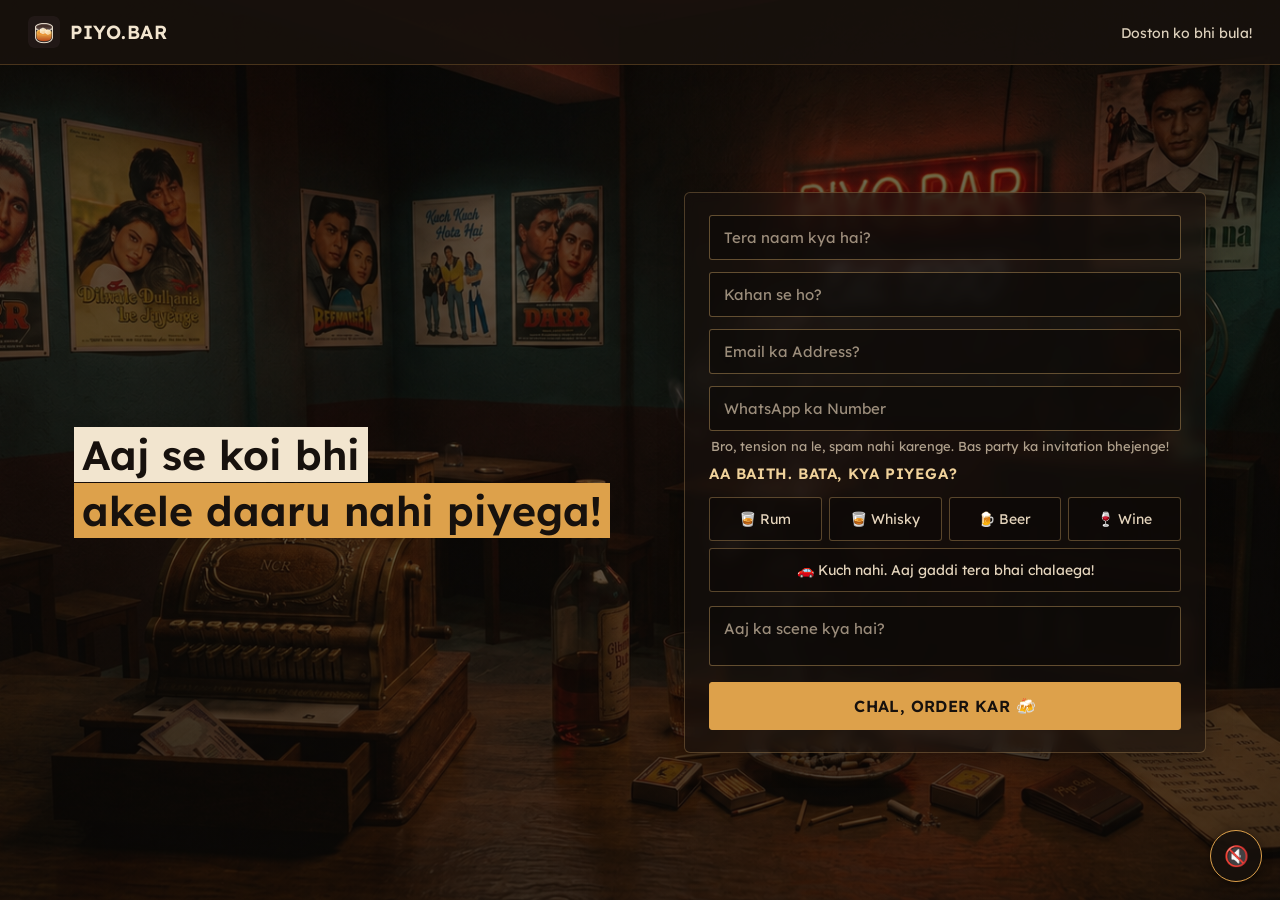
==== index.html @ f01f307c "Update index.html" ====
<!DOCTYPE html>
<html>

<head>

<meta charset="UTF-8">
<meta name="viewport" content="width=device-width, initial-scale=1">
<title>PIYO.BAR</title>

<link rel="icon" type="image/png" href="favicon-512.png">

<!-- Open Graph / WhatsApp preview -->
<meta property="og:title" content="PIYO.BAR">
<meta property="og:description" content="Aaj se koi bhi akele daaru nahi piyega! Aa ja PIYO.BAR pe.">
<meta property="og:image" content="https://shalakaofficial.github.io/PIYO.BAR/favicon-512.png">
<meta property="og:url" content="https://shalakaofficial.github.io/PIYO.BAR/">
<meta property="og:type" content="website">

<link rel="preconnect" href="https://fonts.googleapis.com">
<link rel="preconnect" href="https://fonts.gstatic.com" crossorigin>
<link href="https://fonts.googleapis.com/css2?family=Lexend:wght@400;600&display=swap" rel="stylesheet">
<link rel="stylesheet" href="style.css">

<style>

  .tagline {
    font-size: clamp(30px, 3.2vw, 52px);
    line-height: 1.35;
    font-weight: 600;
    margin-top: 20px;
  }

  .tagline .highlight {
    color: #17110d;
    background: #f2e5cf;
    padding: 2px 8px;
    box-decoration-break: clone;
    -webkit-box-decoration-break: clone;
  }

  .tagline .accent {
    color: #17110d;
    background: #dda14b;
    padding: 2px 8px;
    box-decoration-break: clone;
    -webkit-box-decoration-break: clone;
  }

  .privacy-note {
    font-size: 13px;
    color: #cbbba4;
    opacity: 0.85;
    margin: -6px 0 8px 2px;
    line-height: 1.4;
  }

  @media (max-width: 600px) {
    .tagline { font-size: 30px; }
  }

</style>

</head>

<body>

<div class="nav">
  <div class="nav-left">
    <img src="favicon-512.png" alt="PIYO.BAR" class="logo">
    <div class="nav-title">PIYO.BAR</div>
  </div>
  <div class="nav-right">
    <a href="#" id="whatsappLink">Doston ko bhi bula!</a>
  </div>
</div>

<div class="split-wrap">

  <!-- LEFT: TAGLINE -->
  <div>
    <div class="tagline">
      <span class="highlight">Aaj se koi bhi</span><br>
      <span class="accent">akele daaru nahi piyega!</span>
    </div>
  </div>

  <!-- RIGHT: FORM -->
  <div class="glass-card">

    <form id="piyoForm">

      <input type="text" id="name" name="name" placeholder="Tera naam kya hai?" required>

      <input type="text" id="city" name="city" placeholder="Kahan se ho?" required>

      <input type="email" id="email" name="email" placeholder="Email ka Address?" required>

      <input type="tel" id="whatsapp" name="whatsapp" placeholder="WhatsApp ka Number" pattern="[0-9+ ]{10,15}" required>

      <p class="privacy-note">Bro, tension na le, spam nahi karenge. Bas party ka invitation bhejenge!</p>

      <h2>Aa baith. Bata, kya piyega?</h2>

      <div class="peg-options">
        <div class="option">
          <input type="radio" id="rum" name="peg" value="Rum" required>
          <label for="rum">🥃 Rum</label>
        </div>
        <div class="option">
          <input type="radio" id="whisky" name="peg" value="Whisky">
          <label for="whisky">🥃 Whisky</label>
        </div>
        <div class="option">
          <input type="radio" id="beer" name="peg" value="Beer">
          <label for="beer">🍺 Beer</label>
        </div>
        <div class="option">
          <input type="radio" id="wine" name="peg" value="Wine">
          <label for="wine">🍷 Wine</label>
        </div>
        <div class="option" style="grid-column: 1 / -1;">
          <input type="radio" id="driver" name="peg" value="Designated Driver">
          <label for="driver">🚗 Kuch nahi. Aaj gaddi tera bhai chalaega!</label>
        </div>
      </div>

      <textarea id="message" name="message" placeholder="Aaj ka scene kya hai?"></textarea>

      <button type="submit" id="submitBtn" class="submit-btn">CHAL, ORDER KAR 🍻</button>

    </form>

  </div>

</div>

<!-- AMBIENCE BUTTON -->
<button id="piyoAmbienceBtn">🔇</button>
<audio id="piyoAmbienceAudio" loop preload="none">
  <source src="https://github.com/shalakaofficial/PIYO.BAR/raw/refs/heads/main/Ambience%20Noise%20Option%203.mp3" type="audio/mpeg">
</audio>

<script>

  // WHATSAPP LINK
  var waMessage = "Chal, ek peg maarte hain. Aa ja @ PIYO.BAR pe! https://www.piyo.bar 🥃";
  document.getElementById('whatsappLink').href =
    "https://wa.me/?text=" + encodeURIComponent(waMessage);

  // AMBIENCE TOGGLE
  var ambBtn = document.getElementById('piyoAmbienceBtn');
  var ambAudio = document.getElementById('piyoAmbienceAudio');
  var ambPlaying = false;

  ambBtn.addEventListener('click', function () {
    if (!ambPlaying) {
      ambAudio.volume = 0.4;
      ambAudio.play().then(function () {
        ambBtn.textContent = '🔊';
        ambPlaying = true;
      }).catch(function () {
        ambBtn.textContent = '⚠️';
      });
    } else {
      ambAudio.pause();
      ambBtn.textContent = '🔇';
      ambPlaying = false;
    }
  });

  // FORM SUBMIT
  var scriptURL = "https://script.google.com/macros/s/AKfycbzg409hFFeOAIAQlg2Rz4ATHQ92ahA9_jvlxTyBwxOsAEXpQhiftJjyq8iFmjcxu3CW/exec";
  var cheersURL = "cheers.html";

  var form = document.getElementById('piyoForm');
  var submitBtn = document.getElementById('submitBtn');

  form.addEventListener('submit', function (e) {

    e.preventDefault();

    submitBtn.disabled = true;
    submitBtn.textContent = "Ek sec...";

    var nameVal = document.getElementById('name').value;

    // Remember the visitor's name for the Cheers page —
    // works because both pages share the same GitHub Pages domain
    localStorage.setItem('piyoName', nameVal);

    var formData = new FormData(form);

    fetch(scriptURL, {
      method: 'POST',
      body: formData,
      mode: 'no-cors',
      keepalive: true
    }).catch(function () {});

    // This is a real top-level page (not embedded in an iframe),
    // so a normal same-tab redirect works reliably here.
    window.location.href = cheersURL;

  });

</script>

</body>
</html>
---- style.css ----
* {
  box-sizing: border-box;
}

html, body {
  margin: 0;
  padding: 0;
  font-family: "Lexend", sans-serif;
  color: #f2e5cf;
  background: #17110d;
}

body {
  background-image: linear-gradient(rgba(10,7,5,0.55), rgba(10,7,5,0.72)), url('bar-bg.jpg');
  background-size: cover;
  background-position: center top;
  background-attachment: fixed;
  min-height: 100vh;
  display: flex;
  flex-direction: column;
}

/* NAV */

.nav {
  display: flex;
  align-items: center;
  justify-content: space-between;
  padding: 16px 28px;
  background: rgba(23, 17, 13, 0.92);
  border-bottom: 1px solid rgba(221,161,75,0.25);
  position: sticky;
  top: 0;
  z-index: 500;
}

.nav-left {
  display: flex;
  align-items: center;
  gap: 10px;
}

.logo {
  width: 32px;
  height: 32px;
  border-radius: 6px;
}

.nav-title {
  font-size: 19px;
  font-weight: 600;
  letter-spacing: 0.5px;
}

.nav-right a {
  color: #f2e5cf;
  text-decoration: none;
  font-size: 14px;
  margin-left: 20px;
  opacity: 0.9;
}

.nav-right a:hover {
  opacity: 1;
}

.nav-right a.leave-link {
  color: #dda14b;
  cursor: pointer;
}

/* SPLIT LAYOUT (used on both pages) */

.split-wrap {
  max-width: 1180px;
  margin: 0 auto;
  padding: 40px 24px 60px;
  display: grid;
  grid-template-columns: 1.1fr 1fr;
  gap: 36px;
  align-items: center;
  flex: 1;
  width: 100%;
  align-content: center;
}

@media (min-width: 1600px) {
  .split-wrap {
    max-width: 1440px;
  }
}

@media (max-width: 860px) {
  .split-wrap {
    grid-template-columns: 1fr;
  }
}

/* GLASS CARD — the shared "frosted" panel look */

.glass-card {
  background: rgba(23, 17, 13, 0.62);
  backdrop-filter: blur(6px);
  -webkit-backdrop-filter: blur(6px);
  border: 1px solid rgba(225, 180, 112, 0.28);
  border-radius: 6px;
  padding: 22px 24px;
  box-shadow: 0 8px 24px rgba(0,0,0,0.35);
}

.glass-card + .glass-card {
  margin-top: 22px;
}

.glass-card h2 {
  margin: 0 0 14px;
  font-size: 15px;
  color: #f0d29b;
  font-weight: 600;
  letter-spacing: 0.6px;
  text-transform: uppercase;
}

/* FORM ELEMENTS (shared) */

input[type="text"], input[type="email"], input[type="tel"], textarea {
  width: 100%;
  border: 1px solid rgba(225, 180, 112, 0.4);
  background: rgba(12, 9, 7, 0.6);
  color: #f4e7d0;
  font-family: "Lexend", sans-serif;
  font-size: 15px;
  padding: 12px 14px;
  outline: none;
  border-radius: 3px;
  margin-bottom: 12px;
  transition: all 0.18s ease;
}

input[type="text"]:focus, input[type="email"]:focus, input[type="tel"]:focus, textarea:focus {
  border-color: rgba(225, 180, 112, 0.85);
  background: rgba(12, 9, 7, 0.75);
}

input[type="text"]::placeholder, input[type="email"]::placeholder, input[type="tel"]::placeholder, textarea::placeholder {
  color: rgba(230, 211, 184, 0.65);
}

input[type="text"]:-webkit-autofill, input[type="email"]:-webkit-autofill, input[type="tel"]:-webkit-autofill {
  -webkit-box-shadow: 0 0 0 1000px rgba(12,9,7,0.85) inset !important;
  -webkit-text-fill-color: #f4e7d0 !important;
  caret-color: #f4e7d0;
  transition: background-color 9999s ease-in-out 0s;
}

textarea { height: 60px; resize: none; }

.peg-options {
  display: grid;
  grid-template-columns: repeat(4, 1fr);
  gap: 7px;
  margin-bottom: 14px;
}

@media (max-width: 500px) {
  .peg-options { grid-template-columns: repeat(2, 1fr); }
}

.peg-options .option { position: relative; }

.peg-options input {
  position: absolute;
  opacity: 0;
  pointer-events: none;
}

.peg-options label {
  display: flex;
  align-items: center;
  justify-content: center;
  min-height: 44px;
  padding: 8px 5px;
  border: 1px solid rgba(225, 180, 112, 0.35);
  background: rgba(12, 9, 7, 0.55);
  color: #e5d5bd;
  font-size: 14px;
  cursor: pointer;
  border-radius: 3px;
  transition: all 0.18s ease;
  text-align: center;
}

.peg-options label:hover {
  border-color: rgba(225, 180, 112, 0.75);
  background: rgba(35, 24, 17, 0.7);
}

.peg-options input:checked + label {
  border-color: #dda14b;
  background: rgba(105, 65, 25, 0.55);
  color: #ffe0a6;
}

.driver-option {
  margin-bottom: 14px;
}

.driver-option label {
  min-height: 38px;
  font-size: 13.5px;
  background: rgba(12, 9, 7, 0.4);
  color: #cbbba4;
}

.driver-option input:checked + label {
  background: rgba(105, 65, 25, 0.45);
  color: #ffe0a6;
}

.submit-btn {
  width: 100%;
  height: 48px;
  border: 1px solid #dda14b;
  background: #dda14b;
  color: #17110d;
  font-family: "Lexend", sans-serif;
  font-weight: 600;
  font-size: 16px;
  letter-spacing: 0.4px;
  cursor: pointer;
  border-radius: 3px;
  transition: all 0.18s ease;
}

.submit-btn:hover {
  background: #efb960;
  border-color: #efb960;
}

.submit-btn:disabled {
  opacity: 0.6;
  cursor: default;
}

/* AMBIENCE BUTTON (shared) */

#piyoAmbienceBtn {
  position: fixed;
  bottom: 18px;
  right: 18px;
  width: 52px;
  height: 52px;
  border-radius: 50%;
  border: 1px solid #dda14b;
  background: rgba(23,17,13,0.92);
  color: #f2e5cf;
  font-size: 20px;
  cursor: pointer;
  box-shadow: 0 2px 10px rgba(0,0,0,0.5);
  z-index: 999;
}
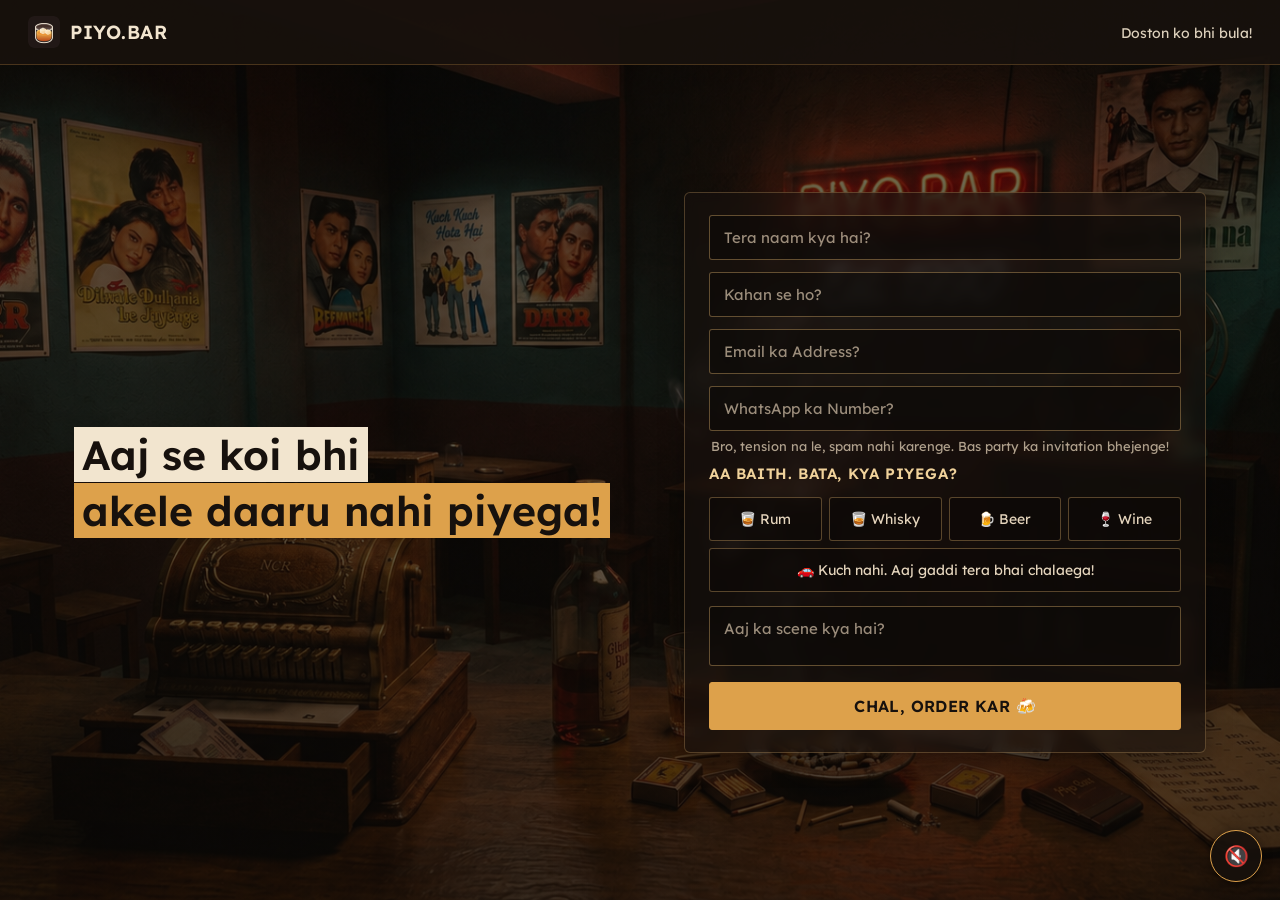
==== commit af359e8f: "Update index.html" ====
--- a/index.html
+++ b/index.html
@@ -95,7 +95,7 @@
 
       <input type="email" id="email" name="email" placeholder="Email ka Address?" required>
 
-      <input type="tel" id="whatsapp" name="whatsapp" placeholder="WhatsApp ka Number" pattern="[0-9+ ]{10,15}" required>
+      <input type="tel" id="whatsapp" name="whatsapp" placeholder="WhatsApp ka Number?" pattern="[0-9+ ]{10,15}" required>
 
       <p class="privacy-note">Bro, tension na le, spam nahi karenge. Bas party ka invitation bhejenge!</p>
 
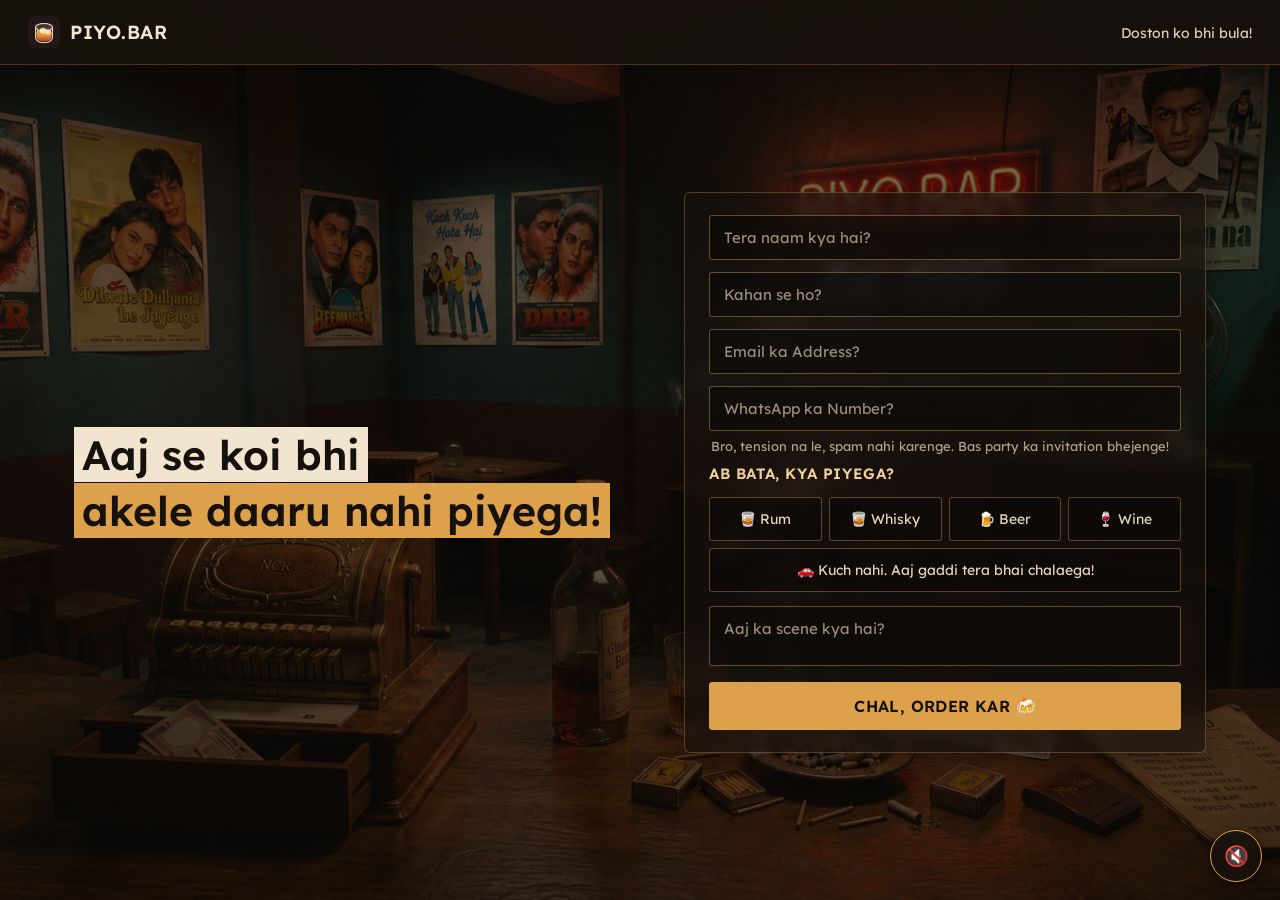
==== commit d7355c5c: "Update index.html" ====
--- a/index.html
+++ b/index.html
@@ -99,7 +99,7 @@
 
       <p class="privacy-note">Bro, tension na le, spam nahi karenge. Bas party ka invitation bhejenge!</p>
 
-      <h2>Aa baith. Bata, kya piyega?</h2>
+      <h2>Ab bata, kya piyega?</h2>
 
       <div class="peg-options">
         <div class="option">
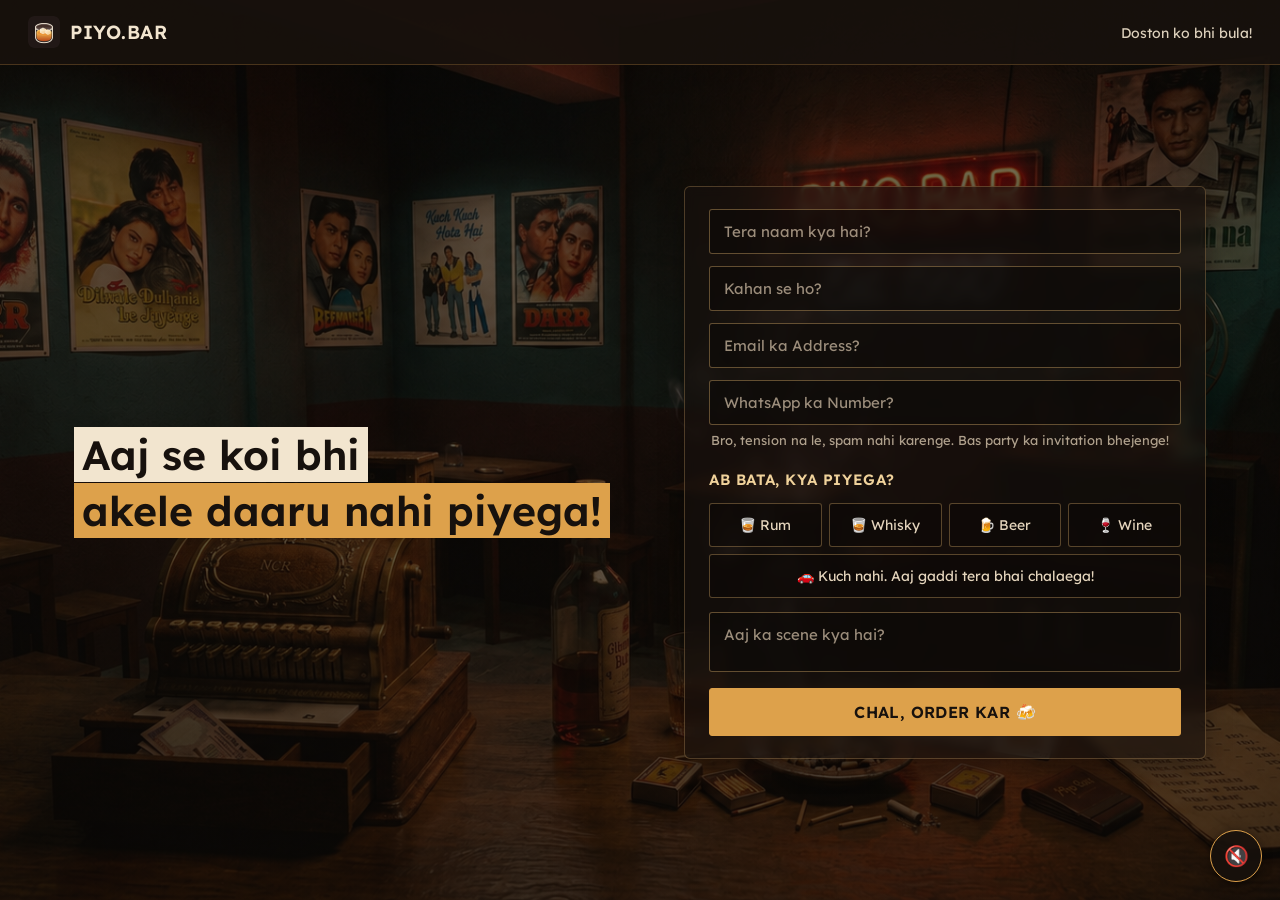
==== commit 91418f42: "Update index.html" ====
--- a/index.html
+++ b/index.html
@@ -50,7 +50,7 @@
     font-size: 13px;
     color: #cbbba4;
     opacity: 0.85;
-    margin: -6px 0 8px 2px;
+    margin: -6px 0 20px 2px;
     line-height: 1.4;
   }
 
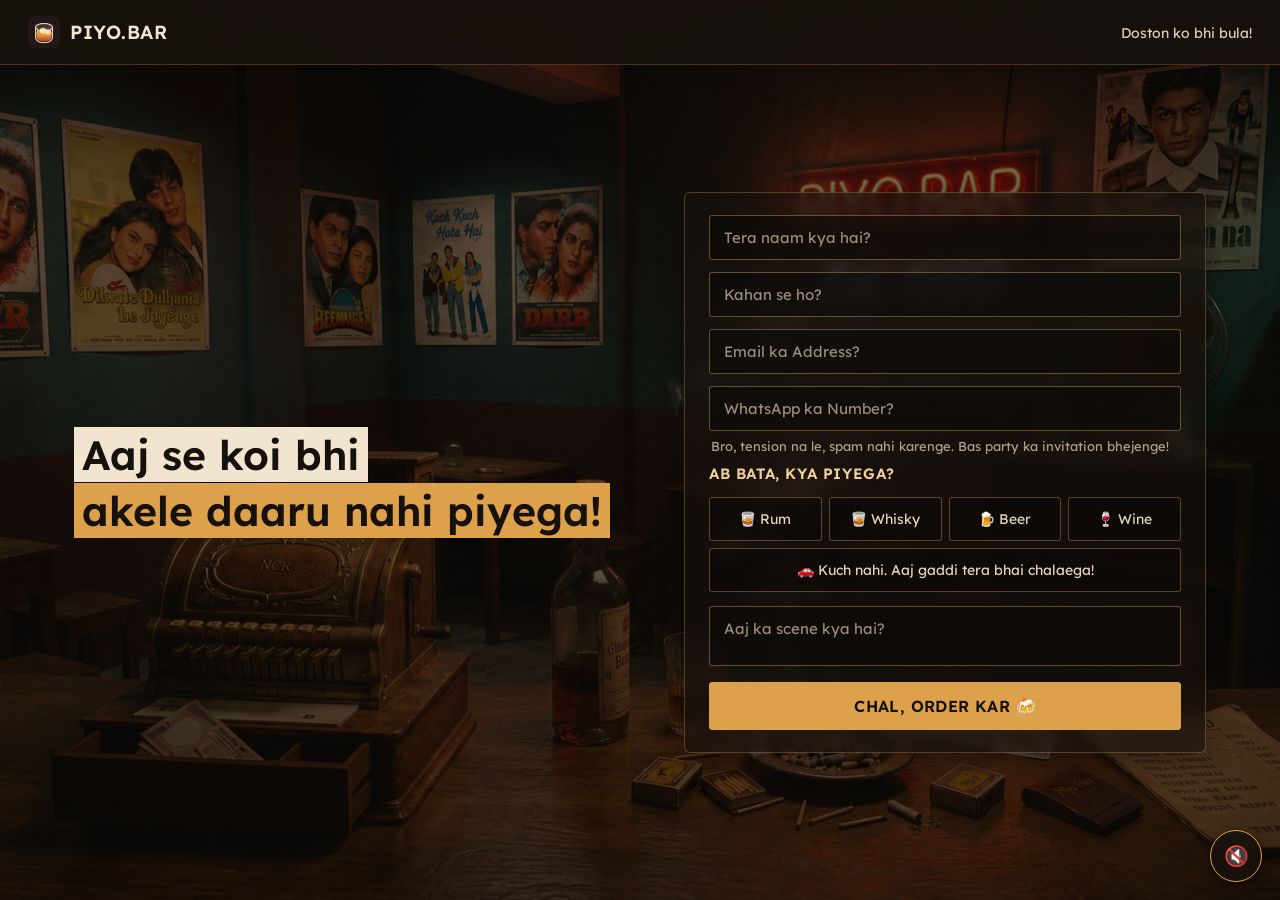
==== commit 15922ecc: "Update index.html" ====
--- a/index.html
+++ b/index.html
@@ -50,7 +50,7 @@
     font-size: 13px;
     color: #cbbba4;
     opacity: 0.85;
-    margin: -6px 0 20px 2px;
+    margin: -6px 0 8px 2px;
     line-height: 1.4;
   }
 
@@ -93,9 +93,13 @@
 
       <input type="text" id="city" name="city" placeholder="Kahan se ho?" required>
 
-      <input type="email" id="email" name="email" placeholder="Email ka Address?" required>
-
-      <input type="tel" id="whatsapp" name="whatsapp" placeholder="WhatsApp ka Number?" pattern="[0-9+ ]{10,15}" required>
+      <input type="email" id="email" name="email" placeholder="Email ka Address?"
+        pattern="[a-zA-Z0-9._%+-]+@[a-zA-Z0-9.-]+\.[a-zA-Z]{2,}"
+        title="Enter a valid email address (e.g. name@gmail.com)" required>
+
+      <input type="tel" id="whatsapp" name="whatsapp" placeholder="WhatsApp ka Number?"
+        pattern="[0-9]{10}" maxlength="10" inputmode="numeric"
+        title="Enter a valid 10-digit number" required>
 
       <p class="privacy-note">Bro, tension na le, spam nahi karenge. Bas party ka invitation bhejenge!</p>
 
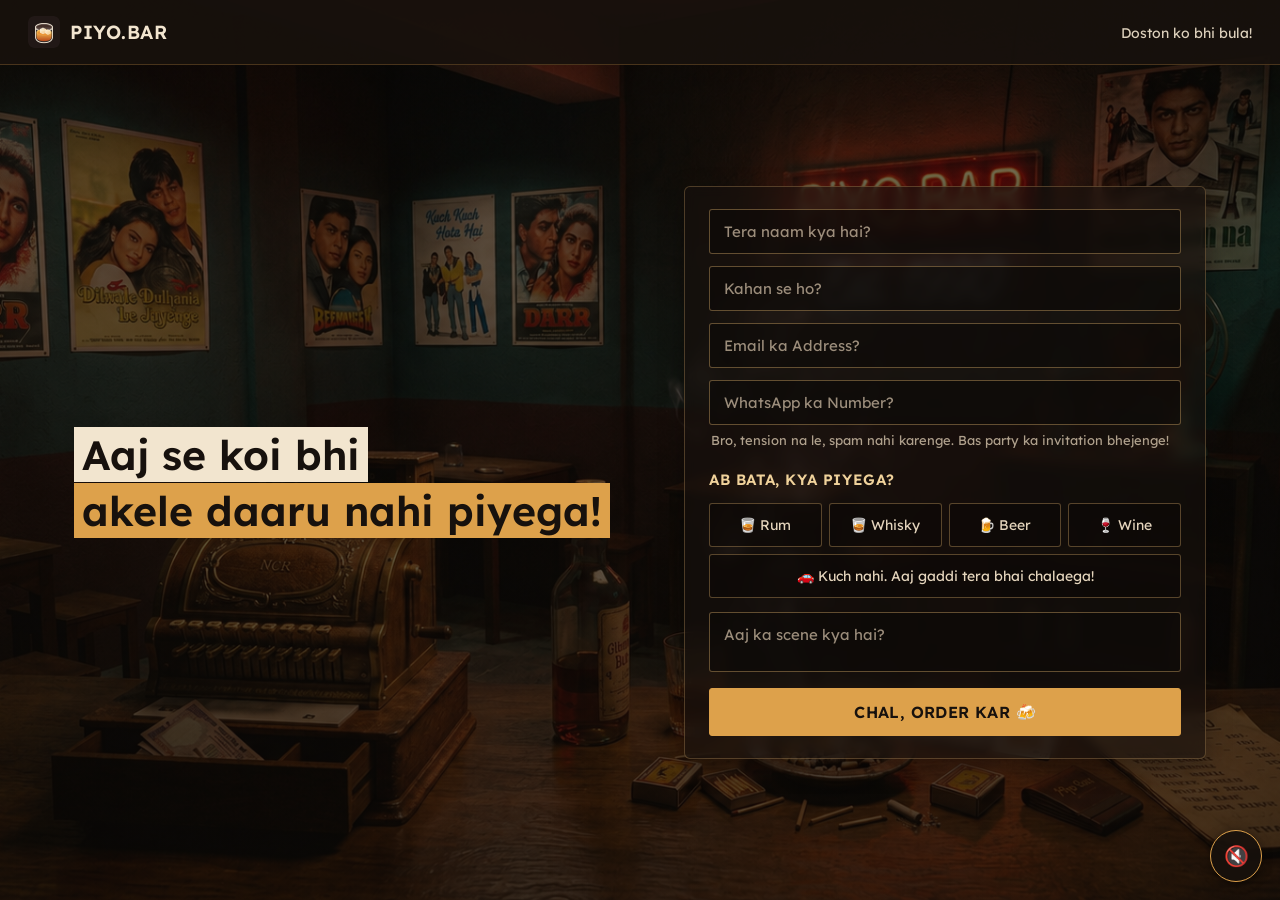
==== commit 56a574a3: "Update index.html" ====
--- a/index.html
+++ b/index.html
@@ -50,7 +50,7 @@
     font-size: 13px;
     color: #cbbba4;
     opacity: 0.85;
-    margin: -6px 0 8px 2px;
+    margin: -6px 0 20px 2px;
     line-height: 1.4;
   }
 
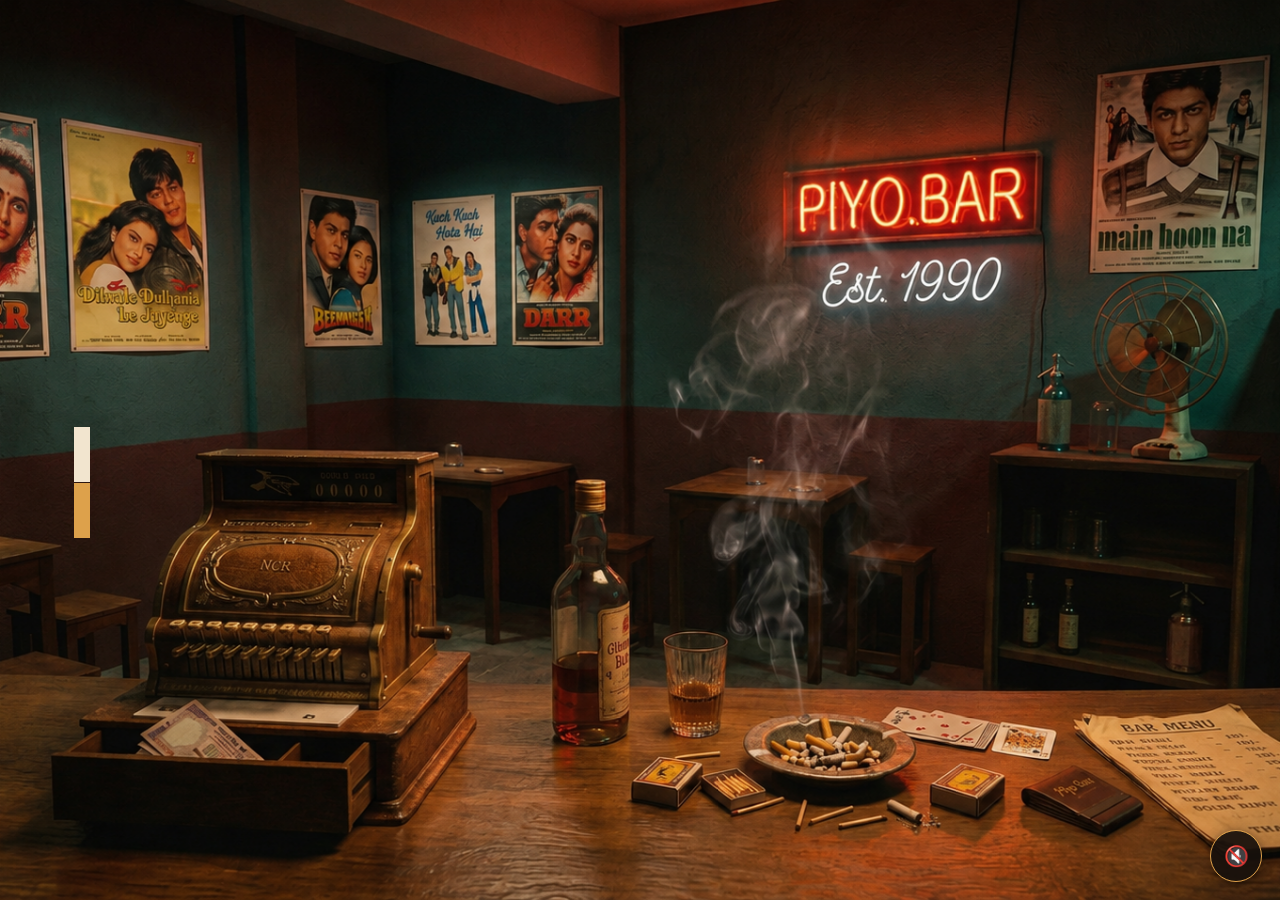
==== commit 07293d9c: "Add files via upload" ====
--- a/index.html
+++ b/index.html
@@ -64,6 +64,11 @@
 
 <body>
 
+<!-- 1. Background image (fades in) -->
+<div id="bgLayer"></div>
+<!-- 3. Black readability overlay (fades in) -->
+<div id="dimOverlay"></div>
+
 <div class="nav">
   <div class="nav-left">
     <img src="favicon-512.png" alt="PIYO.BAR" class="logo">
@@ -89,48 +94,48 @@
 
     <form id="piyoForm">
 
-      <input type="text" id="name" name="name" placeholder="Tera naam kya hai?" required>
-
-      <input type="text" id="city" name="city" placeholder="Kahan se ho?" required>
-
-      <input type="email" id="email" name="email" placeholder="Email ka Address?"
+      <input class="reveal-item" type="text" id="name" name="name" placeholder="Tera naam kya hai?" required>
+
+      <input class="reveal-item" type="text" id="city" name="city" placeholder="Kahan se ho?" required>
+
+      <input class="reveal-item" type="email" id="email" name="email" placeholder="Email ka Address?"
         pattern="[a-zA-Z0-9._%+-]+@[a-zA-Z0-9.-]+\.[a-zA-Z]{2,}"
         title="Enter a valid email address (e.g. name@gmail.com)" required>
 
-      <input type="tel" id="whatsapp" name="whatsapp" placeholder="WhatsApp ka Number?"
+      <input class="reveal-item" type="tel" id="whatsapp" name="whatsapp" placeholder="WhatsApp ka Number?"
         pattern="[0-9]{10}" maxlength="10" inputmode="numeric"
         title="Enter a valid 10-digit number" required>
 
-      <p class="privacy-note">Bro, tension na le, spam nahi karenge. Bas party ka invitation bhejenge!</p>
-
-      <h2>Ab bata, kya piyega?</h2>
+      <p class="reveal-item privacy-note">Bro, tension na le, spam nahi karenge. Bas party ka invitation bhejenge!</p>
+
+      <h2 class="reveal-item">Ab bata, kya piyega?</h2>
 
       <div class="peg-options">
-        <div class="option">
+        <div class="option reveal-item">
           <input type="radio" id="rum" name="peg" value="Rum" required>
           <label for="rum">🥃 Rum</label>
         </div>
-        <div class="option">
+        <div class="option reveal-item">
           <input type="radio" id="whisky" name="peg" value="Whisky">
           <label for="whisky">🥃 Whisky</label>
         </div>
-        <div class="option">
+        <div class="option reveal-item">
           <input type="radio" id="beer" name="peg" value="Beer">
           <label for="beer">🍺 Beer</label>
         </div>
-        <div class="option">
+        <div class="option reveal-item">
           <input type="radio" id="wine" name="peg" value="Wine">
           <label for="wine">🍷 Wine</label>
         </div>
-        <div class="option" style="grid-column: 1 / -1;">
+        <div class="option reveal-item" style="grid-column: 1 / -1;">
           <input type="radio" id="driver" name="peg" value="Designated Driver">
           <label for="driver">🚗 Kuch nahi. Aaj gaddi tera bhai chalaega!</label>
         </div>
       </div>
 
-      <textarea id="message" name="message" placeholder="Aaj ka scene kya hai?"></textarea>
-
-      <button type="submit" id="submitBtn" class="submit-btn">CHAL, ORDER KAR 🍻</button>
+      <textarea class="reveal-item" id="message" name="message" placeholder="Aaj ka scene kya hai?"></textarea>
+
+      <button type="submit" id="submitBtn" class="reveal-item submit-btn">CHAL, ORDER KAR 🍻</button>
 
     </form>
 
@@ -145,6 +150,84 @@
 </audio>
 
 <script>
+
+  // ===== ENTRANCE SEQUENCE =====
+  // 1. bg image -> 2. sound button -> 3. black overlay -> 4. tagline types in -> 5. form fields stagger in
+
+  function piyoWait(ms) {
+    return new Promise(function (resolve) { setTimeout(resolve, ms); });
+  }
+
+  function piyoTypeInto(el, text, speed) {
+    return new Promise(function (resolve) {
+      var i = 0;
+      var cursor = document.createElement('span');
+      cursor.className = 'cursor';
+      el.appendChild(cursor);
+      var timer = setInterval(function () {
+        if (i < text.length) {
+          cursor.insertAdjacentText('beforebegin', text.charAt(i));
+          i++;
+        } else {
+          clearInterval(timer);
+          setTimeout(function () { cursor.remove(); resolve(); }, 200);
+        }
+      }, speed);
+    });
+  }
+
+  function piyoLoadBg() {
+    return new Promise(function (resolve) {
+      var img = new Image();
+      img.onload = resolve;
+      img.onerror = resolve; // fail-safe, still continue the sequence
+      img.src = 'bar-bg.jpg';
+    });
+  }
+
+  async function runPiyoIntro() {
+    var bgLayer = document.getElementById('bgLayer');
+    var dimOverlay = document.getElementById('dimOverlay');
+    var nav = document.querySelector('.nav');
+    var ambBtn = document.getElementById('piyoAmbienceBtn');
+    var highlightSpan = document.querySelector('.tagline .highlight');
+    var accentSpan = document.querySelector('.tagline .accent');
+    var glassCard = document.querySelector('.glass-card');
+    var revealItems = document.querySelectorAll('.reveal-item');
+
+    var highlightText = highlightSpan.textContent;
+    var accentText = accentSpan.textContent;
+    highlightSpan.textContent = '';
+    accentSpan.textContent = '';
+
+    // 1. Background image
+    await piyoLoadBg();
+    bgLayer.classList.add('show');
+
+    // 2. Sound button
+    await piyoWait(900);
+    ambBtn.classList.add('show');
+
+    // 3. Black readability overlay
+    await piyoWait(700);
+    dimOverlay.classList.add('show');
+    nav.classList.add('show');
+
+    // 4. Welcome text, typed in
+    await piyoWait(500);
+    await piyoTypeInto(highlightSpan, highlightText, 40);
+    await piyoTypeInto(accentSpan, accentText, 40);
+
+    // 5. Form / interactive section, one by one
+    await piyoWait(350);
+    glassCard.classList.add('show');
+    for (var idx = 0; idx < revealItems.length; idx++) {
+      await piyoWait(90);
+      revealItems[idx].classList.add('show');
+    }
+  }
+
+  runPiyoIntro();
 
   // WHATSAPP LINK
   var waMessage = "Chal, ek peg maarte hain. Aa ja @ PIYO.BAR pe! https://www.piyo.bar 🥃";
--- a/style.css
+++ b/style.css
@@ -11,13 +11,104 @@
 }
 
 body {
-  background-image: linear-gradient(rgba(10,7,5,0.55), rgba(10,7,5,0.72)), url('bar-bg.jpg');
+  min-height: 100vh;
+  display: flex;
+  flex-direction: column;
+}
+
+/* ===== ENTRANCE SEQUENCE ===== */
+
+/* 1. Background image layer (fades + gently zooms in) */
+#bgLayer {
+  position: fixed;
+  inset: 0;
+  background-image: url('bar-bg.jpg');
   background-size: cover;
   background-position: center top;
   background-attachment: fixed;
-  min-height: 100vh;
-  display: flex;
-  flex-direction: column;
+  opacity: 0;
+  transform: scale(1.06);
+  transition: opacity 1.6s ease, transform 3s ease;
+  z-index: 0;
+}
+#bgLayer.show {
+  opacity: 1;
+  transform: scale(1);
+}
+
+/* 3. Black overlay that darkens the scene for readability */
+#dimOverlay {
+  position: fixed;
+  inset: 0;
+  background: linear-gradient(rgba(10,7,5,0.58), rgba(10,7,5,0.8));
+  opacity: 0;
+  transition: opacity 1.3s ease;
+  z-index: 1;
+}
+#dimOverlay.show {
+  opacity: 1;
+}
+
+/* Keep real content above the fixed background layers */
+.nav,
+.split-wrap {
+  position: relative;
+  z-index: 2;
+}
+
+/* Nav fades in with the reveal */
+.nav {
+  opacity: 0;
+  transform: translateY(-8px);
+  transition: opacity .7s ease, transform .7s ease;
+}
+.nav.show {
+  opacity: 1;
+  transform: translateY(0);
+}
+
+/* 2. Sound button */
+#piyoAmbienceBtn {
+  opacity: 0;
+  transform: translateY(10px);
+  transition: opacity .6s ease, transform .6s ease;
+}
+#piyoAmbienceBtn.show {
+  opacity: 1;
+  transform: translateY(0);
+}
+
+/* Typing cursor for the tagline */
+.tagline .cursor {
+  display: inline-block;
+  width: 2px;
+  background: currentColor;
+  margin-left: 2px;
+  vertical-align: -2px;
+  animation: piyoBlink 0.9s steps(1) infinite;
+}
+@keyframes piyoBlink { 50% { opacity: 0; } }
+
+/* 4/5. Generic staggered reveal, used on the form fields */
+.reveal-item {
+  opacity: 0;
+  transform: translateY(14px);
+  transition: opacity .55s ease, transform .55s ease;
+}
+.reveal-item.show {
+  opacity: 1;
+  transform: translateY(0);
+}
+
+/* 5. Form card container itself */
+.glass-card {
+  opacity: 0;
+  transform: translateY(18px);
+  transition: opacity .6s ease, transform .6s ease;
+}
+.glass-card.show {
+  opacity: 1;
+  transform: translateY(0);
 }
 
 /* NAV */
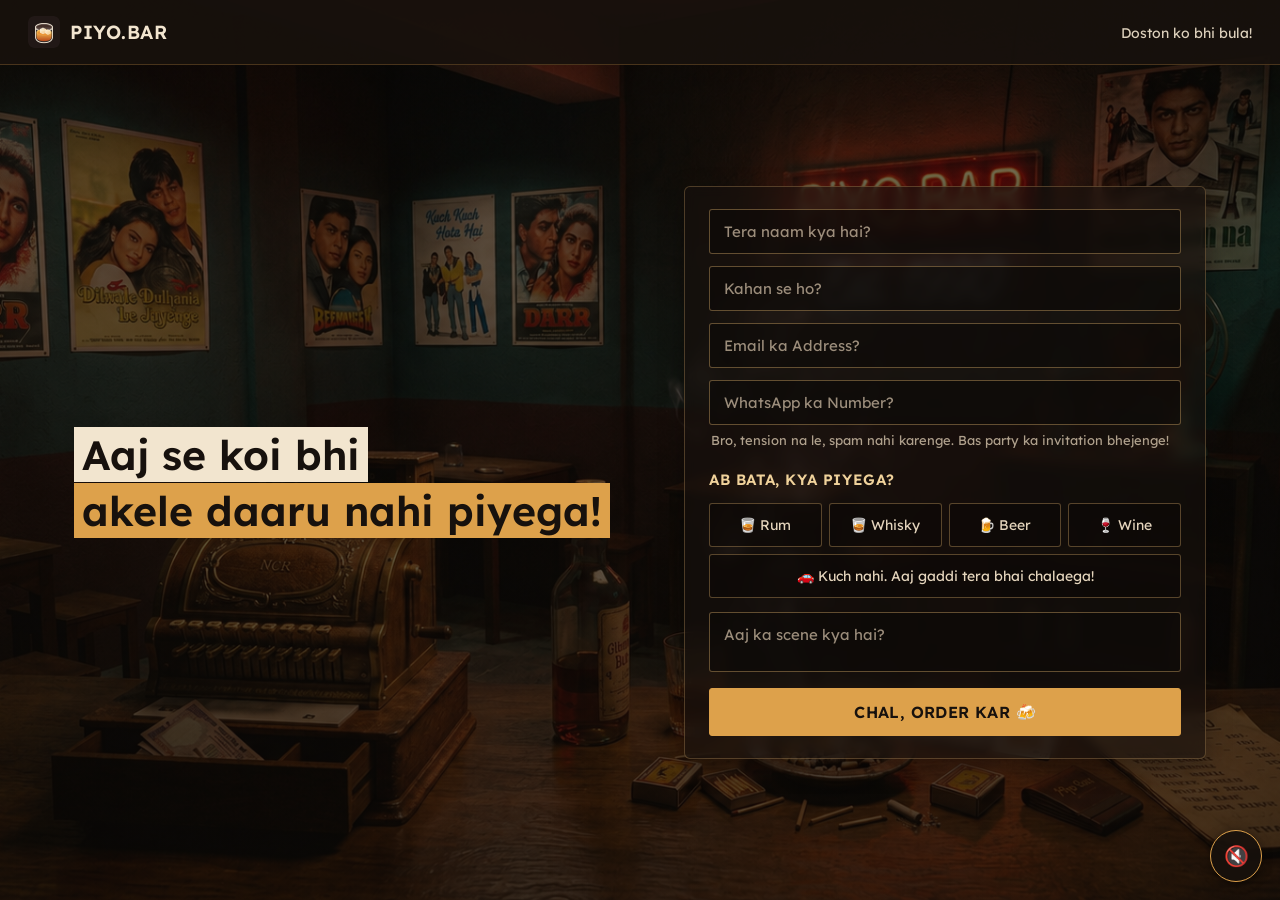
==== commit 79cc234f: "Add files via upload" ====
--- a/index.html
+++ b/index.html
@@ -64,11 +64,6 @@
 
 <body>
 
-<!-- 1. Background image (fades in) -->
-<div id="bgLayer"></div>
-<!-- 3. Black readability overlay (fades in) -->
-<div id="dimOverlay"></div>
-
 <div class="nav">
   <div class="nav-left">
     <img src="favicon-512.png" alt="PIYO.BAR" class="logo">
@@ -94,48 +89,48 @@
 
     <form id="piyoForm">
 
-      <input class="reveal-item" type="text" id="name" name="name" placeholder="Tera naam kya hai?" required>
-
-      <input class="reveal-item" type="text" id="city" name="city" placeholder="Kahan se ho?" required>
-
-      <input class="reveal-item" type="email" id="email" name="email" placeholder="Email ka Address?"
+      <input type="text" id="name" name="name" placeholder="Tera naam kya hai?" required>
+
+      <input type="text" id="city" name="city" placeholder="Kahan se ho?" required>
+
+      <input type="email" id="email" name="email" placeholder="Email ka Address?"
         pattern="[a-zA-Z0-9._%+-]+@[a-zA-Z0-9.-]+\.[a-zA-Z]{2,}"
         title="Enter a valid email address (e.g. name@gmail.com)" required>
 
-      <input class="reveal-item" type="tel" id="whatsapp" name="whatsapp" placeholder="WhatsApp ka Number?"
+      <input type="tel" id="whatsapp" name="whatsapp" placeholder="WhatsApp ka Number?"
         pattern="[0-9]{10}" maxlength="10" inputmode="numeric"
         title="Enter a valid 10-digit number" required>
 
-      <p class="reveal-item privacy-note">Bro, tension na le, spam nahi karenge. Bas party ka invitation bhejenge!</p>
-
-      <h2 class="reveal-item">Ab bata, kya piyega?</h2>
+      <p class="privacy-note">Bro, tension na le, spam nahi karenge. Bas party ka invitation bhejenge!</p>
+
+      <h2>Ab bata, kya piyega?</h2>
 
       <div class="peg-options">
-        <div class="option reveal-item">
+        <div class="option">
           <input type="radio" id="rum" name="peg" value="Rum" required>
           <label for="rum">🥃 Rum</label>
         </div>
-        <div class="option reveal-item">
+        <div class="option">
           <input type="radio" id="whisky" name="peg" value="Whisky">
           <label for="whisky">🥃 Whisky</label>
         </div>
-        <div class="option reveal-item">
+        <div class="option">
           <input type="radio" id="beer" name="peg" value="Beer">
           <label for="beer">🍺 Beer</label>
         </div>
-        <div class="option reveal-item">
+        <div class="option">
           <input type="radio" id="wine" name="peg" value="Wine">
           <label for="wine">🍷 Wine</label>
         </div>
-        <div class="option reveal-item" style="grid-column: 1 / -1;">
+        <div class="option" style="grid-column: 1 / -1;">
           <input type="radio" id="driver" name="peg" value="Designated Driver">
           <label for="driver">🚗 Kuch nahi. Aaj gaddi tera bhai chalaega!</label>
         </div>
       </div>
 
-      <textarea class="reveal-item" id="message" name="message" placeholder="Aaj ka scene kya hai?"></textarea>
-
-      <button type="submit" id="submitBtn" class="reveal-item submit-btn">CHAL, ORDER KAR 🍻</button>
+      <textarea id="message" name="message" placeholder="Aaj ka scene kya hai?"></textarea>
+
+      <button type="submit" id="submitBtn" class="submit-btn">CHAL, ORDER KAR 🍻</button>
 
     </form>
 
@@ -150,84 +145,6 @@
 </audio>
 
 <script>
-
-  // ===== ENTRANCE SEQUENCE =====
-  // 1. bg image -> 2. sound button -> 3. black overlay -> 4. tagline types in -> 5. form fields stagger in
-
-  function piyoWait(ms) {
-    return new Promise(function (resolve) { setTimeout(resolve, ms); });
-  }
-
-  function piyoTypeInto(el, text, speed) {
-    return new Promise(function (resolve) {
-      var i = 0;
-      var cursor = document.createElement('span');
-      cursor.className = 'cursor';
-      el.appendChild(cursor);
-      var timer = setInterval(function () {
-        if (i < text.length) {
-          cursor.insertAdjacentText('beforebegin', text.charAt(i));
-          i++;
-        } else {
-          clearInterval(timer);
-          setTimeout(function () { cursor.remove(); resolve(); }, 200);
-        }
-      }, speed);
-    });
-  }
-
-  function piyoLoadBg() {
-    return new Promise(function (resolve) {
-      var img = new Image();
-      img.onload = resolve;
-      img.onerror = resolve; // fail-safe, still continue the sequence
-      img.src = 'bar-bg.jpg';
-    });
-  }
-
-  async function runPiyoIntro() {
-    var bgLayer = document.getElementById('bgLayer');
-    var dimOverlay = document.getElementById('dimOverlay');
-    var nav = document.querySelector('.nav');
-    var ambBtn = document.getElementById('piyoAmbienceBtn');
-    var highlightSpan = document.querySelector('.tagline .highlight');
-    var accentSpan = document.querySelector('.tagline .accent');
-    var glassCard = document.querySelector('.glass-card');
-    var revealItems = document.querySelectorAll('.reveal-item');
-
-    var highlightText = highlightSpan.textContent;
-    var accentText = accentSpan.textContent;
-    highlightSpan.textContent = '';
-    accentSpan.textContent = '';
-
-    // 1. Background image
-    await piyoLoadBg();
-    bgLayer.classList.add('show');
-
-    // 2. Sound button
-    await piyoWait(900);
-    ambBtn.classList.add('show');
-
-    // 3. Black readability overlay
-    await piyoWait(700);
-    dimOverlay.classList.add('show');
-    nav.classList.add('show');
-
-    // 4. Welcome text, typed in
-    await piyoWait(500);
-    await piyoTypeInto(highlightSpan, highlightText, 40);
-    await piyoTypeInto(accentSpan, accentText, 40);
-
-    // 5. Form / interactive section, one by one
-    await piyoWait(350);
-    glassCard.classList.add('show');
-    for (var idx = 0; idx < revealItems.length; idx++) {
-      await piyoWait(90);
-      revealItems[idx].classList.add('show');
-    }
-  }
-
-  runPiyoIntro();
 
   // WHATSAPP LINK
   var waMessage = "Chal, ek peg maarte hain. Aa ja @ PIYO.BAR pe! https://www.piyo.bar 🥃";
--- a/style.css
+++ b/style.css
@@ -11,104 +11,13 @@
 }
 
 body {
-  min-height: 100vh;
-  display: flex;
-  flex-direction: column;
-}
-
-/* ===== ENTRANCE SEQUENCE ===== */
-
-/* 1. Background image layer (fades + gently zooms in) */
-#bgLayer {
-  position: fixed;
-  inset: 0;
-  background-image: url('bar-bg.jpg');
+  background-image: linear-gradient(rgba(10,7,5,0.55), rgba(10,7,5,0.72)), url('bar-bg.jpg');
   background-size: cover;
   background-position: center top;
   background-attachment: fixed;
-  opacity: 0;
-  transform: scale(1.06);
-  transition: opacity 1.6s ease, transform 3s ease;
-  z-index: 0;
-}
-#bgLayer.show {
-  opacity: 1;
-  transform: scale(1);
-}
-
-/* 3. Black overlay that darkens the scene for readability */
-#dimOverlay {
-  position: fixed;
-  inset: 0;
-  background: linear-gradient(rgba(10,7,5,0.58), rgba(10,7,5,0.8));
-  opacity: 0;
-  transition: opacity 1.3s ease;
-  z-index: 1;
-}
-#dimOverlay.show {
-  opacity: 1;
-}
-
-/* Keep real content above the fixed background layers */
-.nav,
-.split-wrap {
-  position: relative;
-  z-index: 2;
-}
-
-/* Nav fades in with the reveal */
-.nav {
-  opacity: 0;
-  transform: translateY(-8px);
-  transition: opacity .7s ease, transform .7s ease;
-}
-.nav.show {
-  opacity: 1;
-  transform: translateY(0);
-}
-
-/* 2. Sound button */
-#piyoAmbienceBtn {
-  opacity: 0;
-  transform: translateY(10px);
-  transition: opacity .6s ease, transform .6s ease;
-}
-#piyoAmbienceBtn.show {
-  opacity: 1;
-  transform: translateY(0);
-}
-
-/* Typing cursor for the tagline */
-.tagline .cursor {
-  display: inline-block;
-  width: 2px;
-  background: currentColor;
-  margin-left: 2px;
-  vertical-align: -2px;
-  animation: piyoBlink 0.9s steps(1) infinite;
-}
-@keyframes piyoBlink { 50% { opacity: 0; } }
-
-/* 4/5. Generic staggered reveal, used on the form fields */
-.reveal-item {
-  opacity: 0;
-  transform: translateY(14px);
-  transition: opacity .55s ease, transform .55s ease;
-}
-.reveal-item.show {
-  opacity: 1;
-  transform: translateY(0);
-}
-
-/* 5. Form card container itself */
-.glass-card {
-  opacity: 0;
-  transform: translateY(18px);
-  transition: opacity .6s ease, transform .6s ease;
-}
-.glass-card.show {
-  opacity: 1;
-  transform: translateY(0);
+  min-height: 100vh;
+  display: flex;
+  flex-direction: column;
 }
 
 /* NAV */
